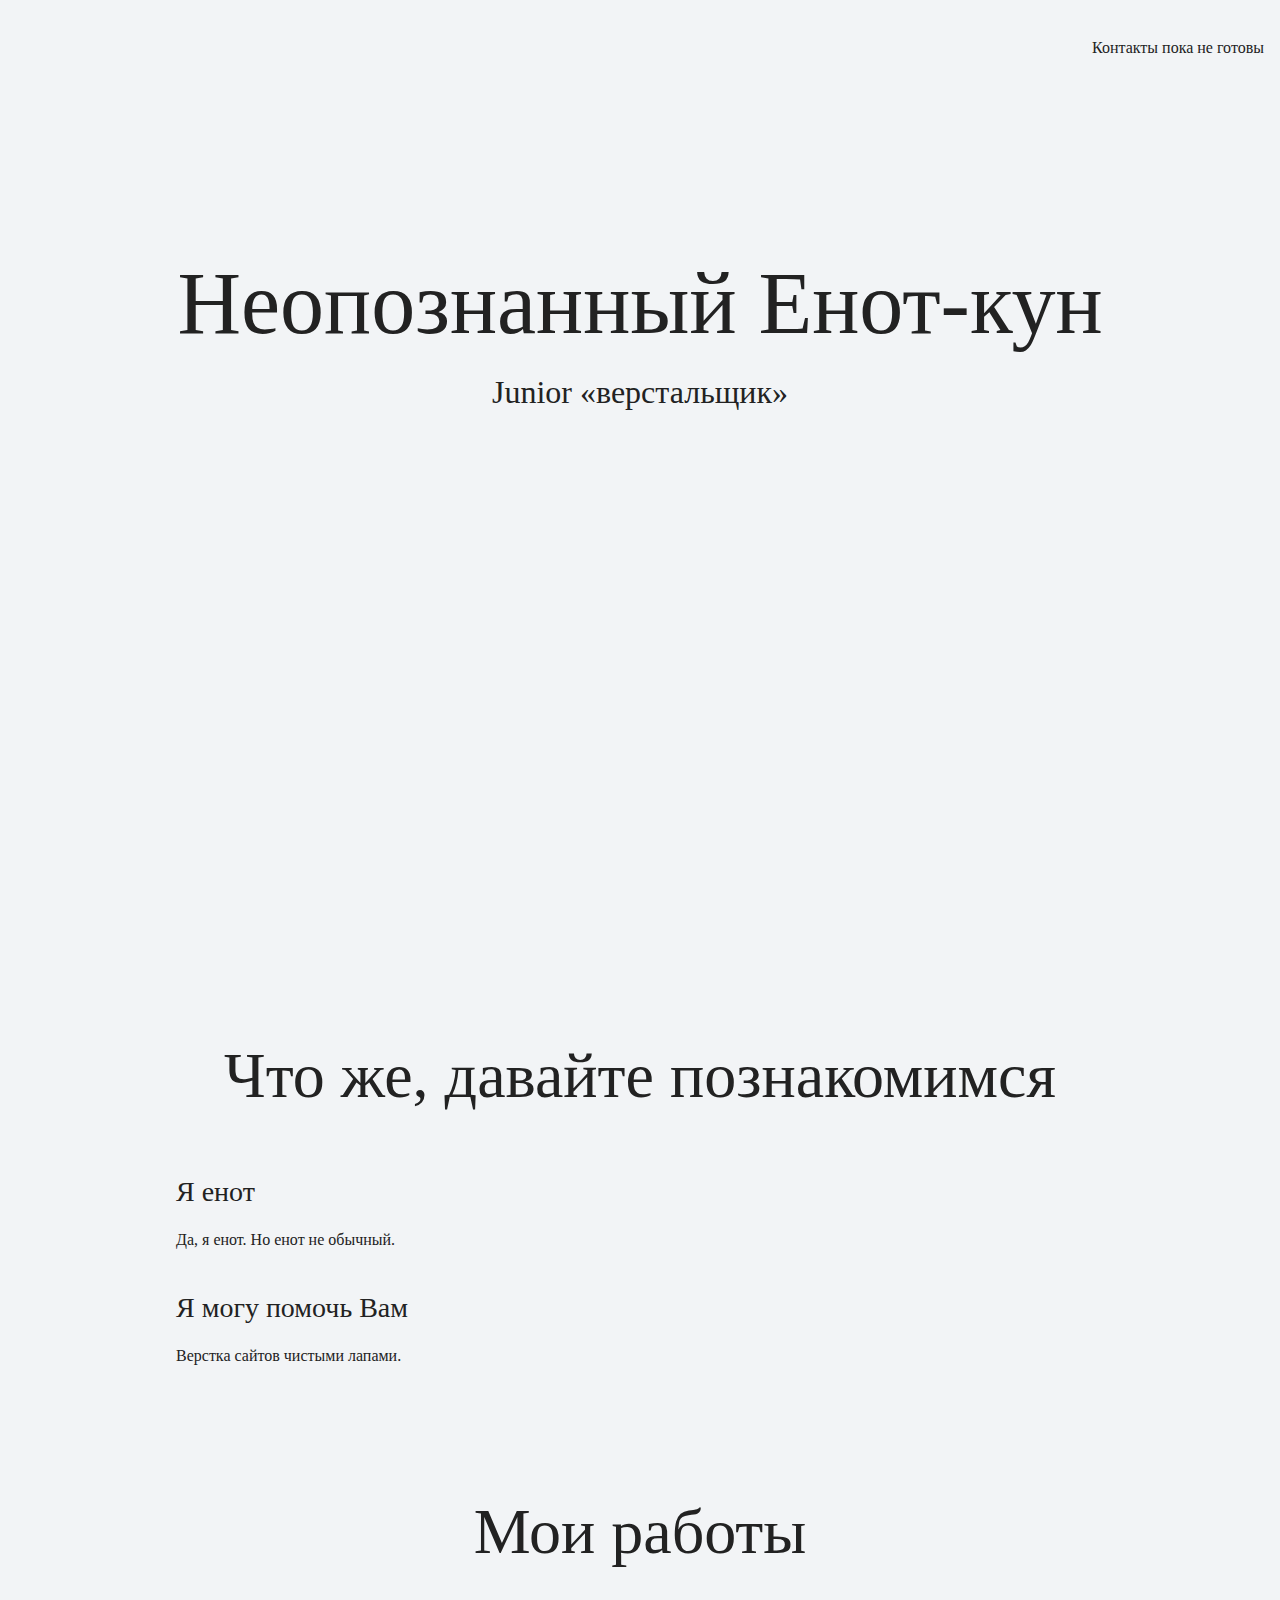
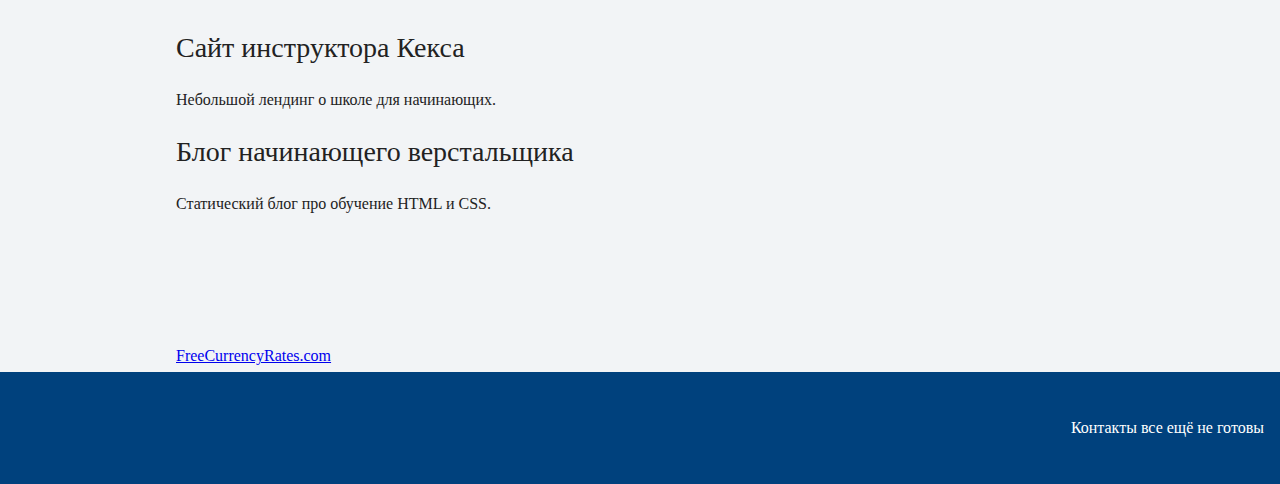
==== index.html @ 55e5d84c "add files via upload" ====
<!DOCTYPE html>
<html lang="ru">
  <head>
    <meta charset="UTF-8">
    <link rel="stylesheet" href="style.css">
    <link href="https://fonts.googleapis.com/css?family=Montserrat:400,500,700|Old+Standard+TT&display=swap&subset=cyrillic" rel="stylesheet">
    <title>Портфолио Junior верстальщика</title>
  </head>

  <body>
    <header class="page-header">
      <div class="container">
      Контакты пока не готовы
    </div>
    </header>
    <section class="hero-image">
      <div class="container">
      <h1 class="heading">Неопознанный Енот-кун</h1>
      <p>Junior <q>верстальщик</q></p>
    </div>
    </section>

    <section class="intro">
      <div class="container">
      <h2 class="subheading">Что же, давайте познакомимся</h2>
      <h3>Я енот</h3>
      <p>Да, я енот. Но енот не обычный.</p>
      <h3>Я могу помочь Вам</h3>
      <p>Верстка сайтов чистыми лапами.</p>
    </div>
    </section>

      <section class="portfolio">
      <div class="container">
      <h2 class="subheading">Мои работы</h2>

      <h3>Сайт инструктора Кекса</h3>
      <p>Небольшой лендинг о школе для начинающих.</p>

      <h3>Блог начинающего верстальщика</h3>
      <p>Статический блог про обучение HTML и CSS.</p>
     </div class="container">
    </section>
    <aside class="currencyconverter">
      <div class="container">
      <!--Currency Converter widget by FreeCurrencyRates.com -->
      <div id='gcw_mainFjs5i1PLu' class='gcw_mainFjs5i1PLu'></div>
      <a id='gcw_siteFjs5i1PLu' href='https://freecurrencyrates.com/ru/'>FreeCurrencyRates.com</a>
      <script>function reloadFjs5i1PLu(){ var sc = document.getElementById('scFjs5i1PLu');if (sc) sc.parentNode.removeChild(sc);sc = document.createElement('script');sc.type = 'text/javascript';sc.charset = 'UTF-8';sc.async = true;sc.id='scFjs5i1PLu';sc.src = 'https://freecurrencyrates.com/ru/widget-vertical-editable?iso=USD-EUR-JPY-RUB&df=1&p=Fjs5i1PLu&v=fits&source=fcr&width=245&width_title=0&firstrowvalue=1&thm=cccccc,F9F9F9,A3A3A3,333333,eeeeee,cccccc,ffffff,222222,000000&title=%D0%9A%D0%BE%D0%BD%D0%B2%D0%B5%D1%80%D1%82%D0%B5%D1%80%20%D0%B2%D0%B0%D0%BB%D1%8E%D1%82&tzo=-180';var div = document.getElementById('gcw_mainFjs5i1PLu');div.parentNode.insertBefore(sc, div);} reloadFjs5i1PLu(); </script>
      <!-- put custom styles here: .gcw_mainFjs5i1PLu{}, .gcw_headerFjs5i1PLu{}, .gcw_ratesFjs5i1PLu{}, .gcw_sourceFjs5i1PLu{} -->
      <!--End of Currency Converter widget by FreeCurrencyRates.com -->
    </div>
    </aside>

    <footer class="page-footer">
      <div class="container">
      Контакты все ещё не готовы
    </div>
    </footer>
  </body>
</html>
---- style.css ----
body {
  margin: 0;
  min-width: 960px;
  font-family: 'Pacifico', cursive;

  font-size: 16px;
  line-height: 32px;
  color: #222222;
  background-color: #f2f4f6;
  background-image: url("img/hero-bg.jpg");
  background-repeat: no-repeat;
  background-position: top center;
}

.container {
  max-width: 928px;
  margin: 0 auto;
  padding: 0 16px;
}

.page-header {
  margin: 0 0 160px;
  padding: 32px 0 32px;
}

.page-header .container,
.page-footer .container {
  max-width: 1408px;
  text-align: right;
}

.page-header a {
  margin-left: 56px;
  color: #288be6;
  text-decoration: none;
  background-repeat: no-repeat;
  background-position: left;
}

.header-email {
  padding-left: 30px;
  background-image: url("img/icon-email-header.svg");
}

.header-phone {
  padding-left: 25px;
  background-image: url("img/icon-phone-header.svg");
}

.hero-image {
  margin-bottom: 620px;
}

.hero-image .container {
  max-width: 1408px;
  text-align: center;
}

.heading {
  margin: 0 0 16px;
  font-family: "Old Standard TT", "Times", "Times New Roman", serif;
  font-size: 88px;
  line-height: 96px;
  font-weight: 400;
}

.hero-image p {
  margin: 0;
  font-size: 32px;
  line-height: 48px;
}

.intro {
  margin: 0 0 120px;
}

.subheading {
  margin: 0 0 56px;
  font-family: "Old Standard TT", "Times", "Times New Roman", serif;
  font-size: 64px;
  line-height: 80px;
  font-weight: 400;
  text-align: center;
}

.user-image {
  margin: 0 0 32px;
  text-align: center;
}

.intro h3,
.portfolio h3 {
  margin: 0 0 12px;
  font-size: 28px;
  line-height: 40px;
  font-weight: 500;
}

.intro p {
  margin: 0 0 32px;
}

.skills-list {
  margin: 0;
  padding: 0;
}

.skills-list dt {
  padding-left: 32px;
  background-repeat: no-repeat;
  background-position: left;
}

.skill-html {
  background-image: url("img/icon-html.svg");
}

.skill-css {
  background-image: url("img/icon-css.svg");
}

.level {
  margin: 4px 0 16px;
  padding: 0;
  height: 14px;
  font-size: 0;
  background-color: #ffffff;
  border: 1px solid #86c3fa;
  border-radius: 8px;
}

.level div {
  margin: 1px;
  height: 12px;
  background-color: #288be6;
  border-radius: 6px;
}

.portfolio {
  margin: 0 0 120px;
}

.projects {
  margin: 0;
  padding: 0;
  list-style: none;
}

.projects li {
  margin: 0 0 80px;
}

.project-image {
  margin: 0 0 24px;
  text-align: center;
}

.projects p {
  margin: 0 0 24px;
}

.button {
  padding: 6px 20px;
  display: inline-block;
  vertical-align: baseline;
  text-decoration: none;
  text-transform: uppercase;
  border-radius: 4px;
  background-color: #288be6;
  color: #ffffff;
}

.page-footer {
  padding: 40px 0;
  background-color: #00417d;
  color: #ffffff;
}

.page-footer a {
  margin-left: 56px;
  color: inherit;
  text-decoration: none;
  background-repeat: no-repeat;
  background-position: left;
}

.footer-email {
  padding-left: 30px;
  background-image: url("img/icon-email-footer.svg");
}

.footer-phone {
  padding-left: 25px;
  background-image: url("img/icon-phone-footer.svg");
}
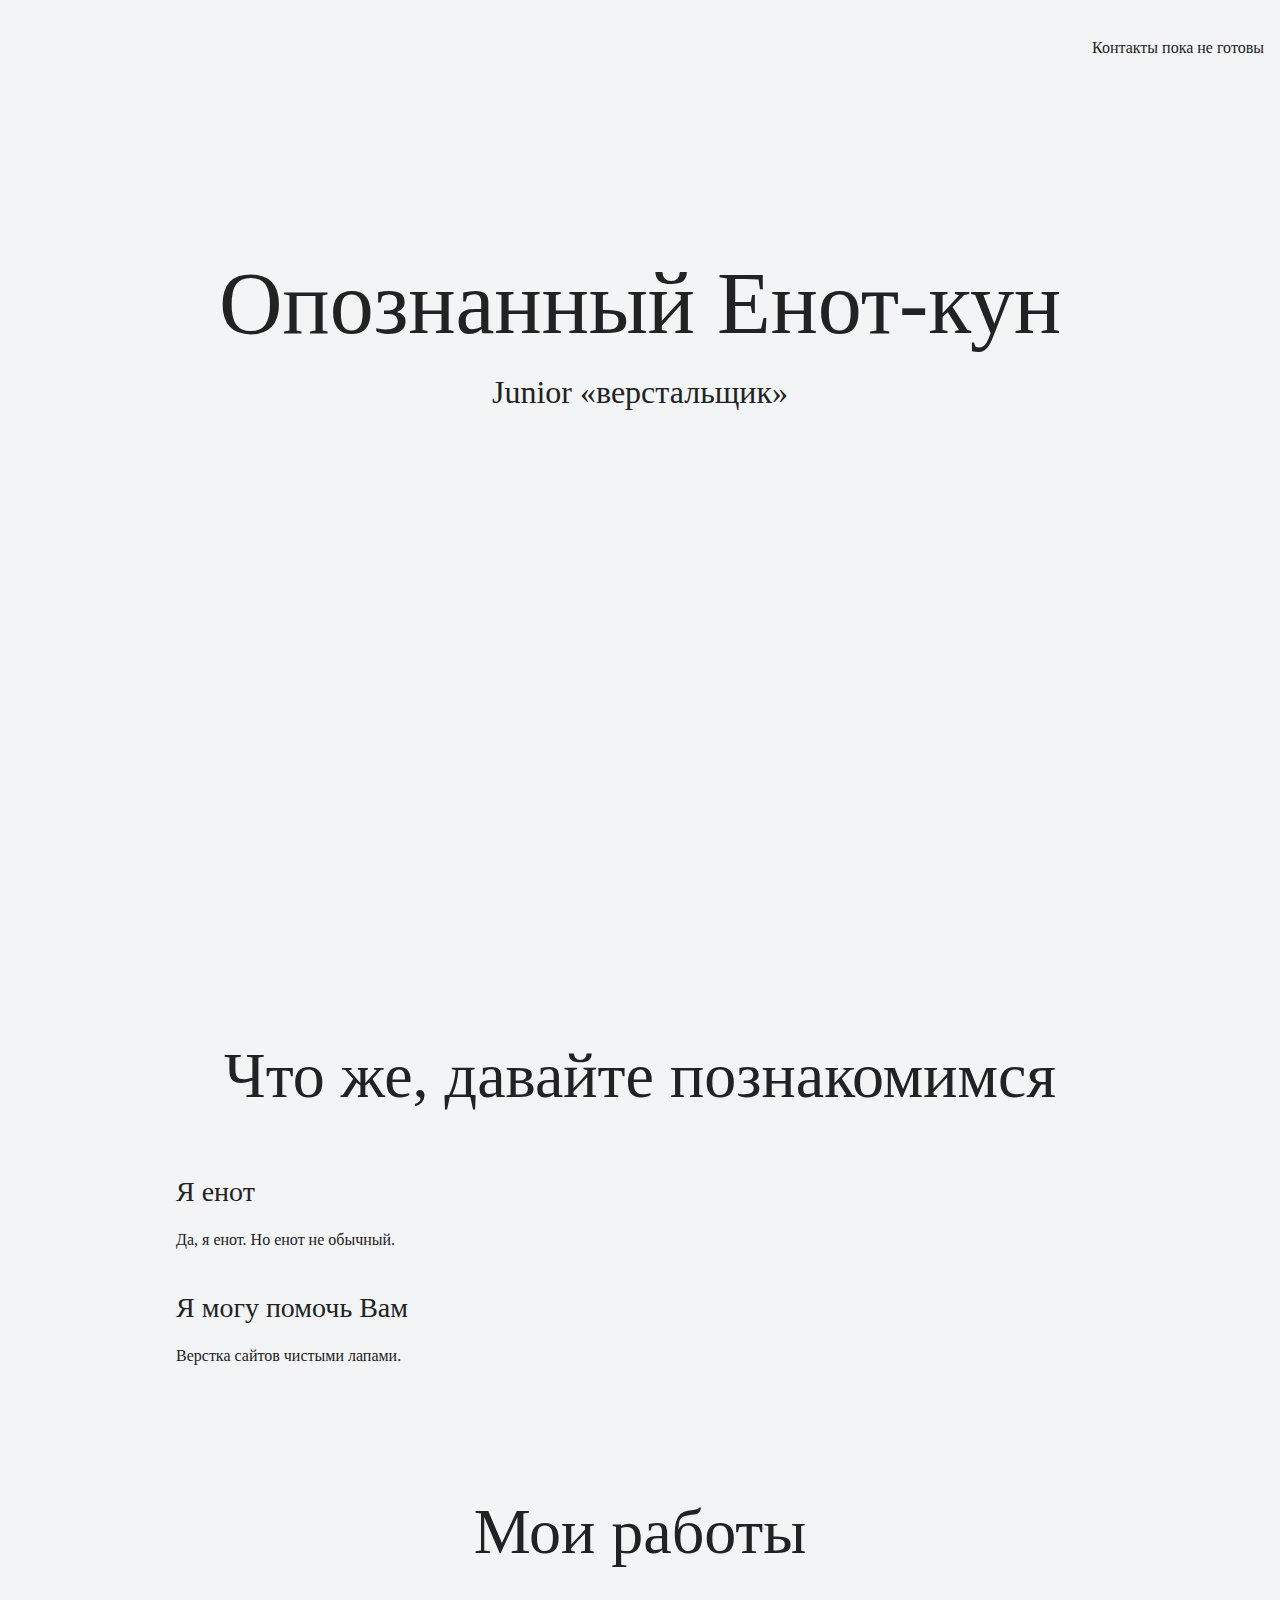
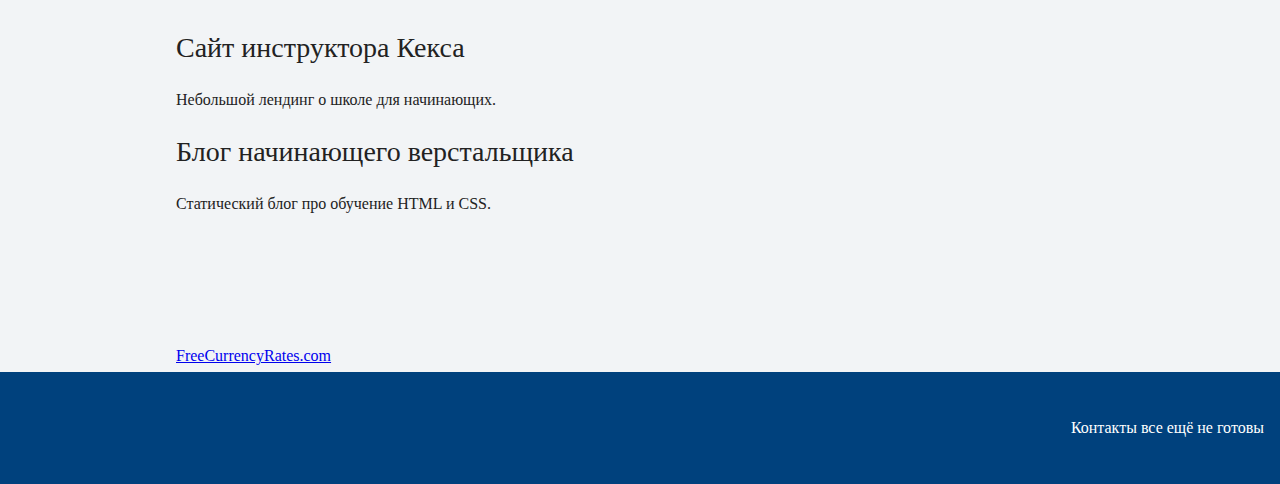
==== commit 53bf6784: "change text on main page" ====
--- a/index.html
+++ b/index.html
@@ -15,7 +15,7 @@
     </header>
     <section class="hero-image">
       <div class="container">
-      <h1 class="heading">Неопознанный Енот-кун</h1>
+      <h1 class="heading">Опознанный Енот-кун</h1>
       <p>Junior <q>верстальщик</q></p>
     </div>
     </section>
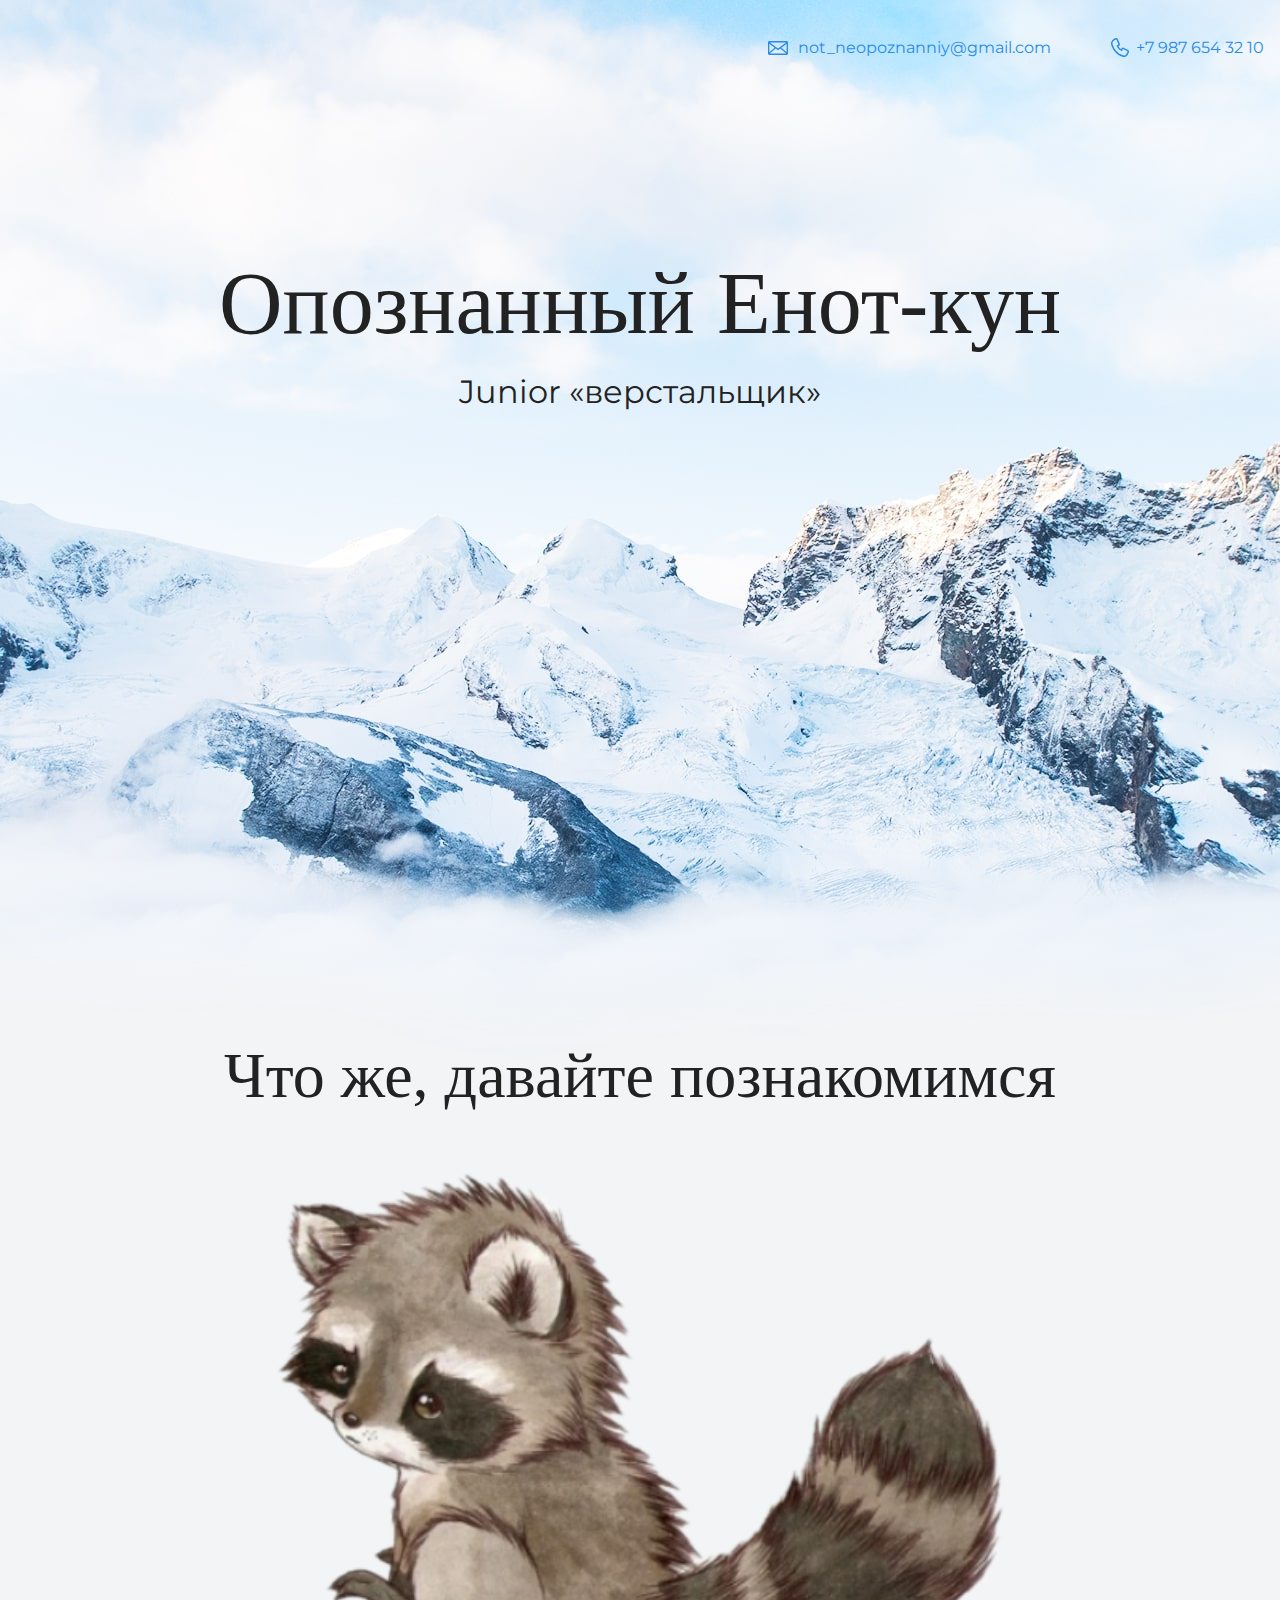
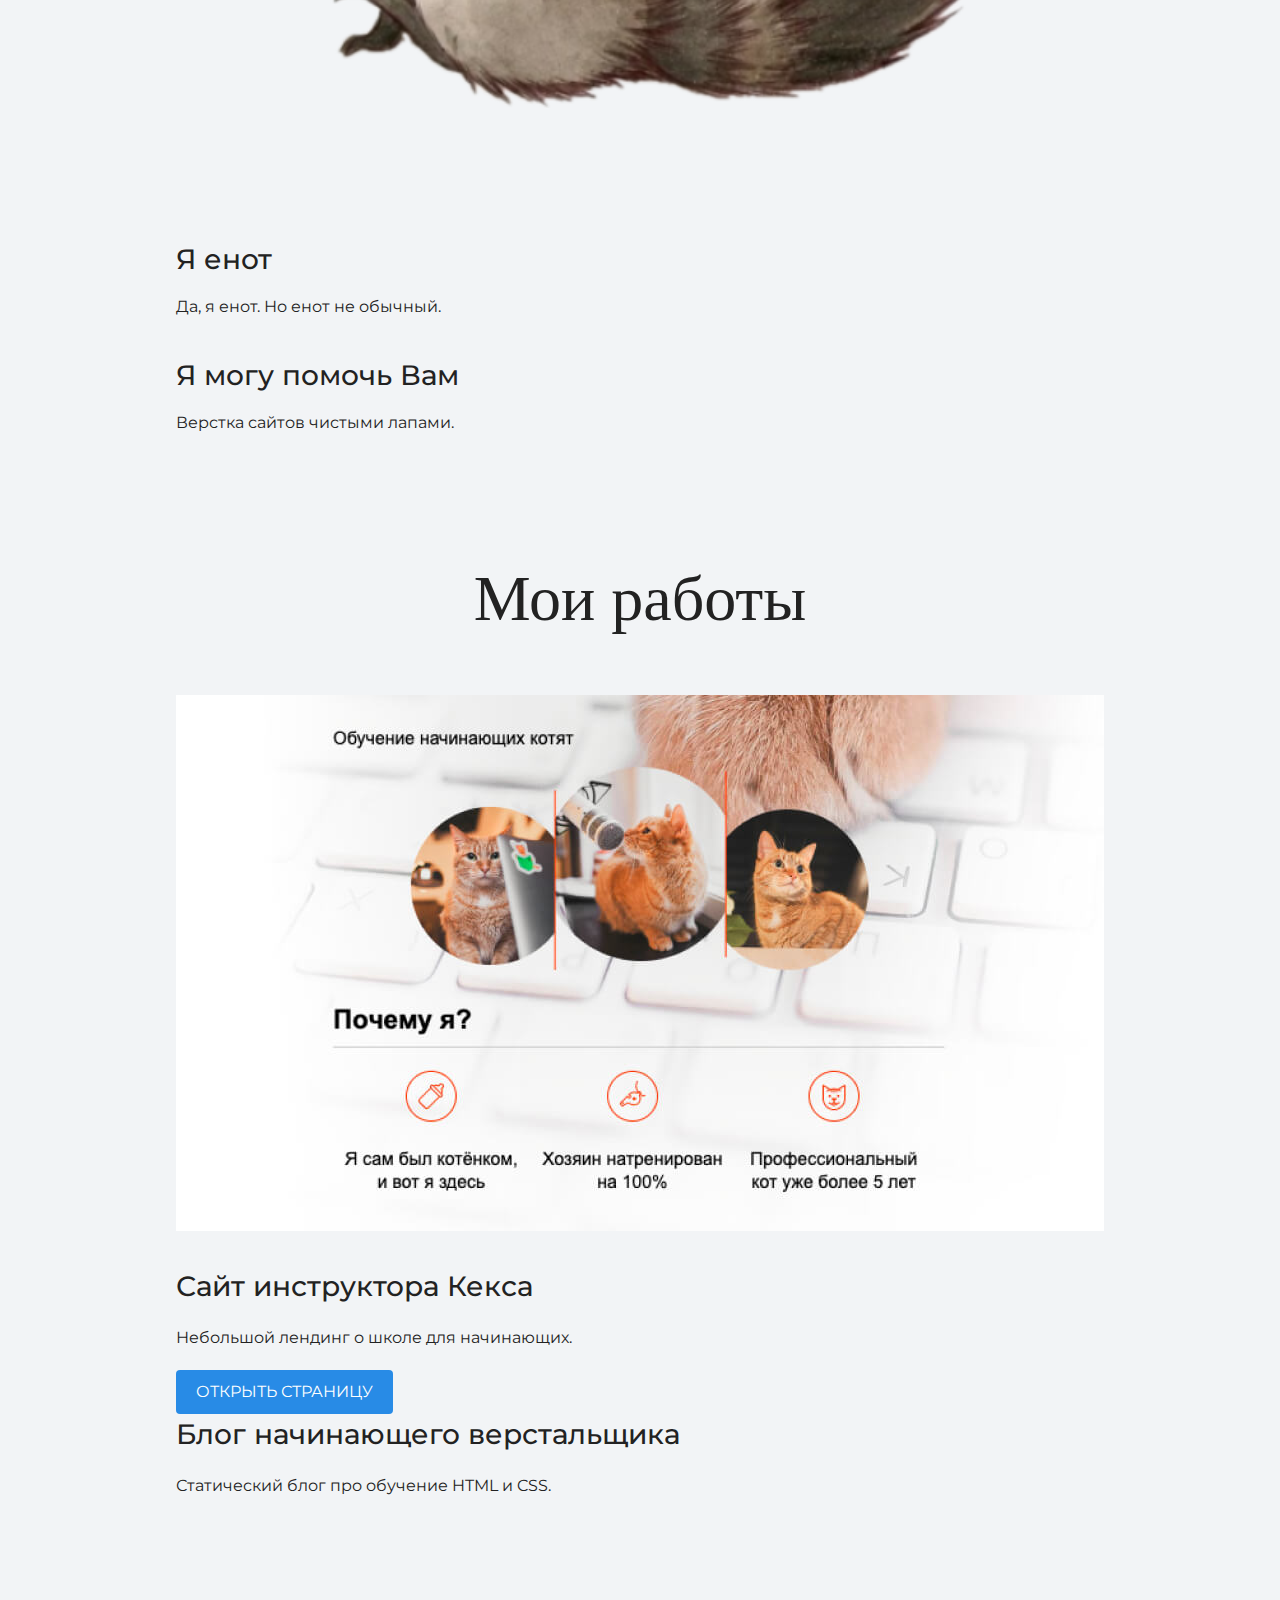
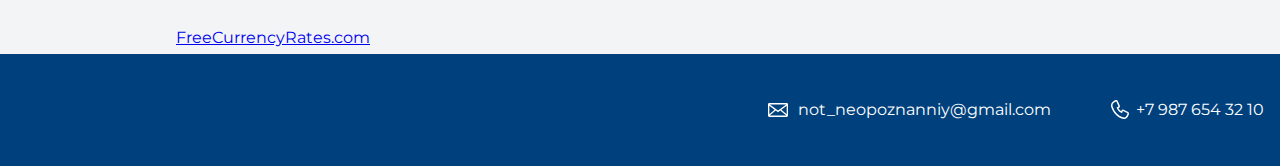
==== commit b72be1fb: "Add background image+add user image+add contacts" ====
--- a/index.html
+++ b/index.html
@@ -10,7 +10,8 @@
   <body>
     <header class="page-header">
       <div class="container">
-      Контакты пока не готовы
+      <a href="mailto:enot_neopoznanniy@gmail.com" class="header-email">not_neopoznanniy@gmail.com</a>
+       <a href="tel:+79876543210" class="header-phone">+7 987 654 32 10 </a>
     </div>
     </header>
     <section class="hero-image">
@@ -23,6 +24,11 @@
     <section class="intro">
       <div class="container">
       <h2 class="subheading">Что же, давайте познакомимся</h2>
+      <div class="intro">
+<figure class="user-image">
+ <img src="files/user2-2.png" width="728" height="536" alt="Фотография Опознанного Енота">
+</figure>
+      </div>
       <h3>Я енот</h3>
       <p>Да, я енот. Но енот не обычный.</p>
       <h3>Я могу помочь Вам</h3>
@@ -34,9 +40,12 @@
       <div class="container">
       <h2 class="subheading">Мои работы</h2>
 
+      <figure class="project-image">
+        <img src="files/project.jpg" width="928" height="536" alt="Cайт инструктора Кекса">
+      </figure>
       <h3>Сайт инструктора Кекса</h3>
       <p>Небольшой лендинг о школе для начинающих.</p>
-
+            <a class="button" href="source/project/index.html">Открыть страницу</a>
       <h3>Блог начинающего верстальщика</h3>
       <p>Статический блог про обучение HTML и CSS.</p>
      </div class="container">
@@ -54,7 +63,8 @@
 
     <footer class="page-footer">
       <div class="container">
-      Контакты все ещё не готовы
+        <a href="mailto:enot_neopoznanniy@gmail.com" class="footer-email">not_neopoznanniy@gmail.com</a>
+         <a href="tel:+79876543210" class="footer-phone">+7 987 654 32 10 </a>
     </div>
     </footer>
   </body>
--- a/style.css
+++ b/style.css
@@ -1,8 +1,7 @@
 body {
   margin: 0;
   min-width: 960px;
-  font-family: 'Pacifico', cursive;
-
+  font-family: "Montserrat", "Helvetica", "Arial", sans-serif;
   font-size: 16px;
   line-height: 32px;
   color: #222222;
@@ -84,7 +83,7 @@
 }
 
 .user-image {
-  margin: 0 0 32px;
+  margin: 0 0 22px;
   text-align: center;
 }
 
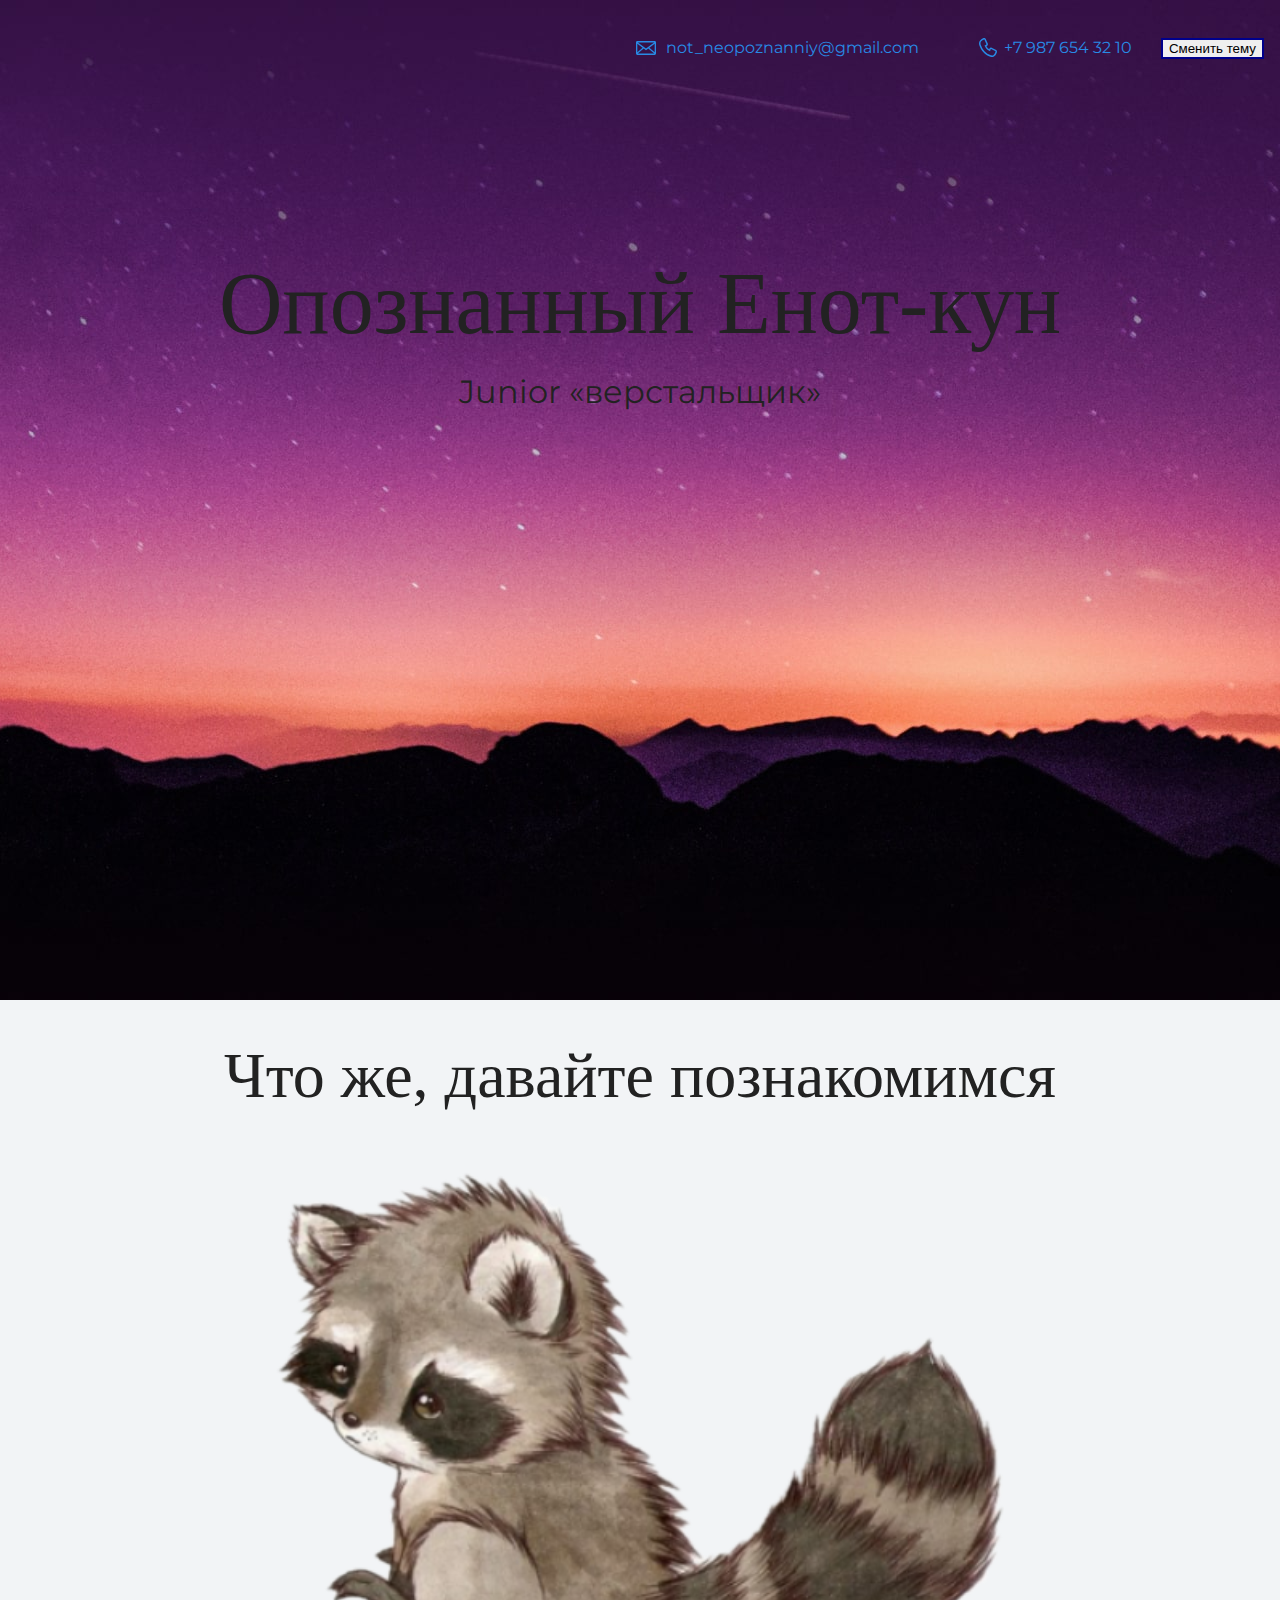
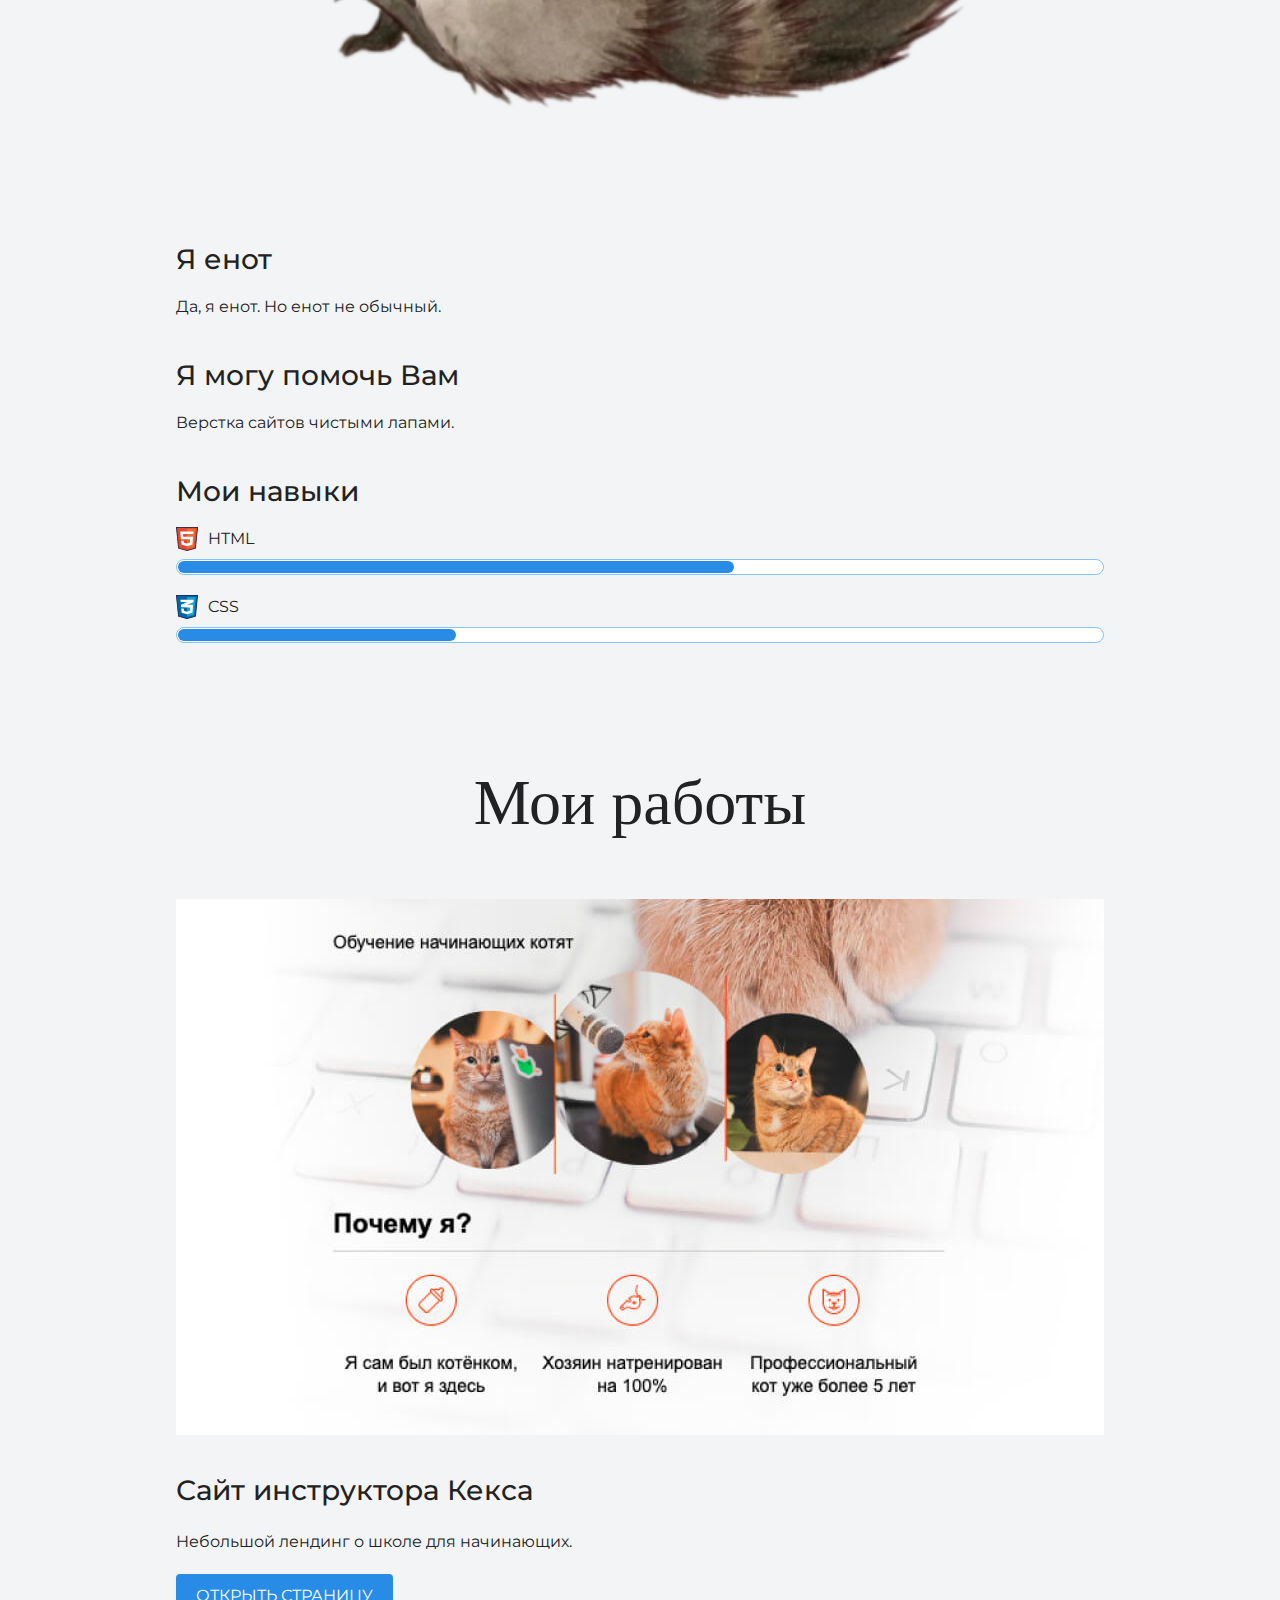
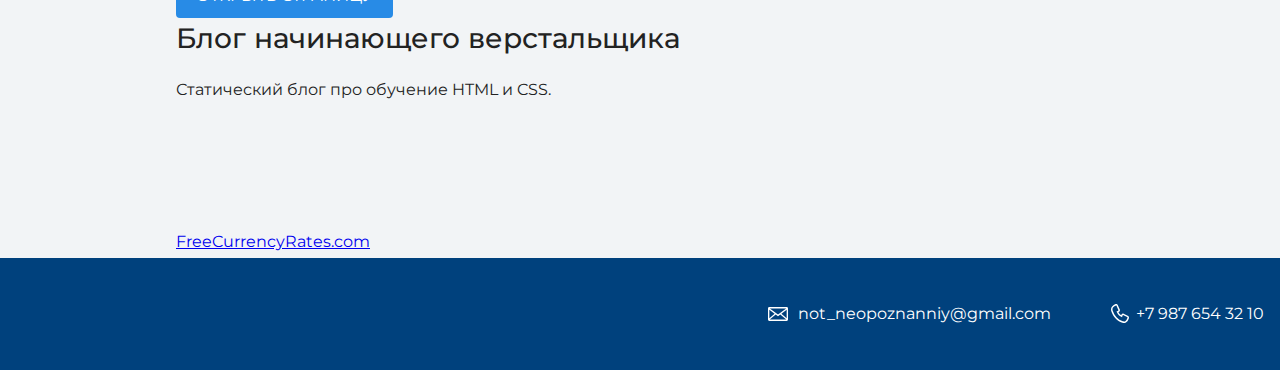
==== commit beac32bd: "Add JS for a button to change a theme!!!" ====
--- a/index.html
+++ b/index.html
@@ -2,16 +2,19 @@
 <html lang="ru">
   <head>
     <meta charset="UTF-8">
+    <meta name="viewport" content="width=device-width, initial-scale=1">
     <link rel="stylesheet" href="style.css">
     <link href="https://fonts.googleapis.com/css?family=Montserrat:400,500,700|Old+Standard+TT&display=swap&subset=cyrillic" rel="stylesheet">
+    <link rel="icon" href="Three-colors.png">
     <title>Портфолио Junior верстальщика</title>
   </head>
 
-  <body>
+  <body class="body light_theme dark_theme">
     <header class="page-header">
       <div class="container">
       <a href="mailto:enot_neopoznanniy@gmail.com" class="header-email">not_neopoznanniy@gmail.com</a>
        <a href="tel:+79876543210" class="header-phone">+7 987 654 32 10 </a>
+       <button class="button_change_theme">Сменить тему</button>
     </div>
     </header>
     <section class="hero-image">
@@ -33,6 +36,17 @@
       <p>Да, я енот. Но енот не обычный.</p>
       <h3>Я могу помочь Вам</h3>
       <p>Верстка сайтов чистыми лапами.</p>
+
+      <div class="skills">
+        <h3>Мои навыки</h3>
+        <dl class="skills-list">
+          <dt class="skill-html">HTML</dt>
+          <dd class="level"> <div style="width: 60%;">60%</div> </dd>
+          <dt class="skill-css">CSS</dt>
+          <dd class="level"> <div style="width: 30%;">30% </div> </dd>
+        </dl>
+      </div>
+
     </div>
     </section>
 
@@ -67,5 +81,6 @@
          <a href="tel:+79876543210" class="footer-phone">+7 987 654 32 10 </a>
     </div>
     </footer>
+    <script src="Js.js"></script>
   </body>
 </html>
--- a/style.css
+++ b/style.css
@@ -1,4 +1,18 @@
-body {
+
+.dark_theme {
+  margin: 0;
+  min-width: 960px;
+  font-family: "Montserrat", "Helvetica", "Arial", sans-serif;
+  font-size: 16px;
+  line-height: 32px;
+  color: #f2f2f2;
+  background-color: #080208;
+  background-image: url("img/hero-bg-dark.jpg");
+  background-repeat: no-repeat;
+  background-position: top center;
+}
+
+.light_theme {
   margin: 0;
   min-width: 960px;
   font-family: "Montserrat", "Helvetica", "Arial", sans-serif;
@@ -46,6 +60,11 @@
   background-image: url("img/icon-phone-header.svg");
 }
 
+.button_change_theme {
+margin-left: 25px;
+border: 2px solid darkblue;
+  }
+
 .hero-image {
   margin-bottom: 620px;
 }
@@ -83,7 +102,7 @@
 }
 
 .user-image {
-  margin: 0 0 22px;
+  margin: 0 0 32px;
   text-align: center;
 }
 
@@ -172,12 +191,11 @@
 .page-footer {
   padding: 40px 0;
   background-color: #00417d;
-  color: #ffffff;
 }
 
 .page-footer a {
   margin-left: 56px;
-  color: inherit;
+  color: #ffffff;
   text-decoration: none;
   background-repeat: no-repeat;
   background-position: left;
@@ -191,4 +209,4 @@
 .footer-phone {
   padding-left: 25px;
   background-image: url("img/icon-phone-footer.svg");
-}
+}
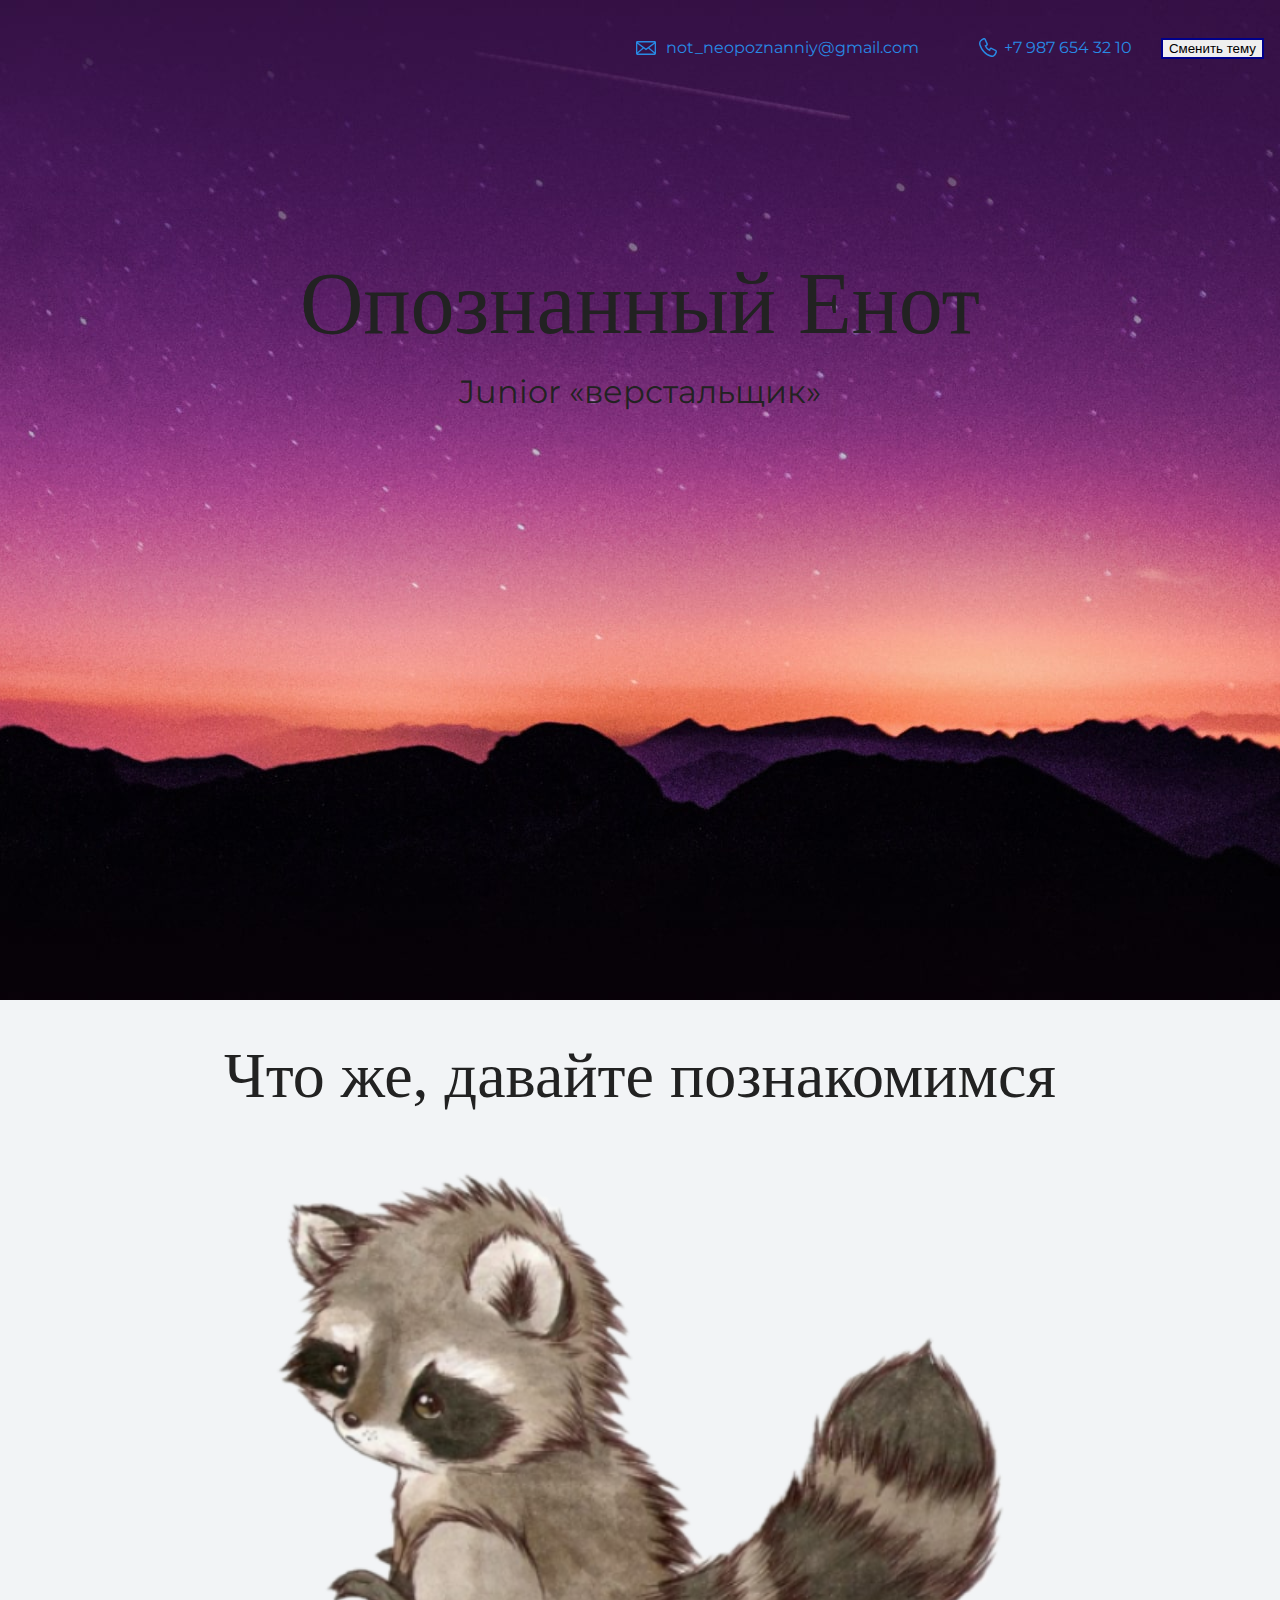
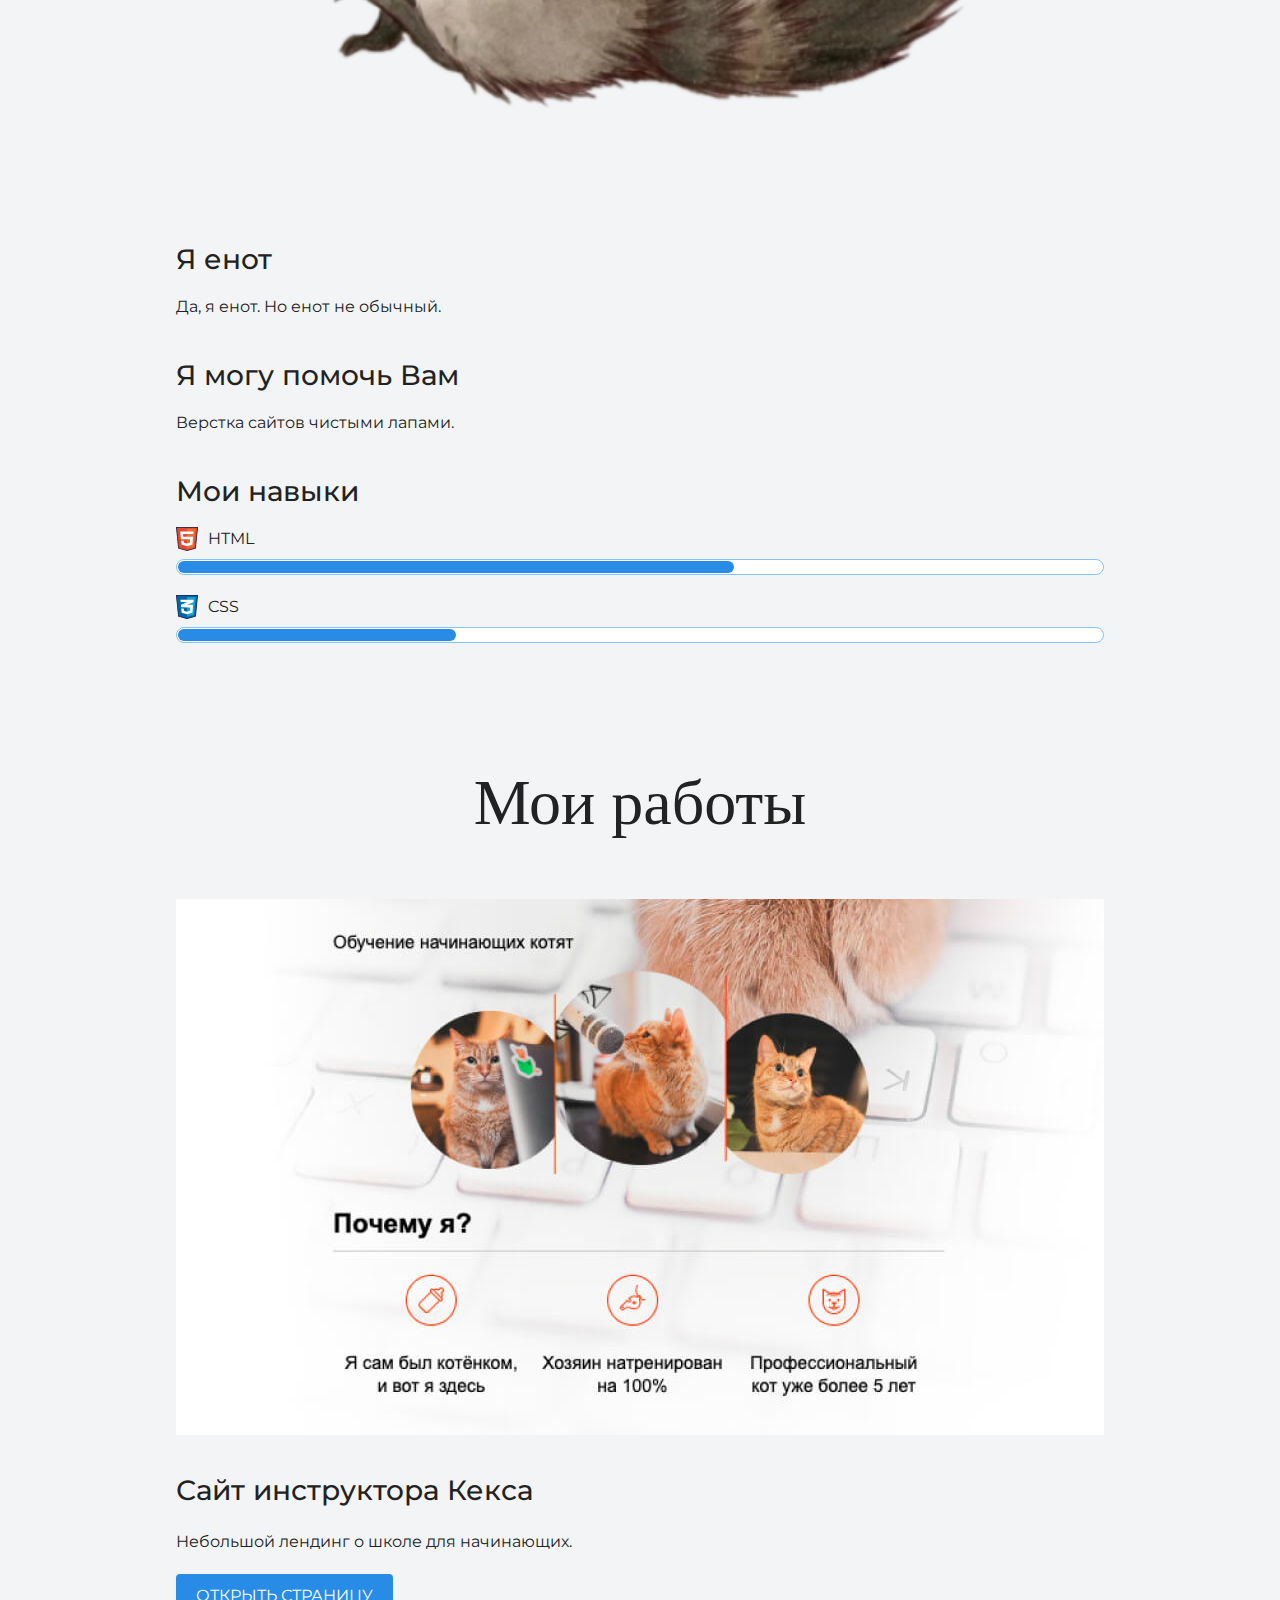
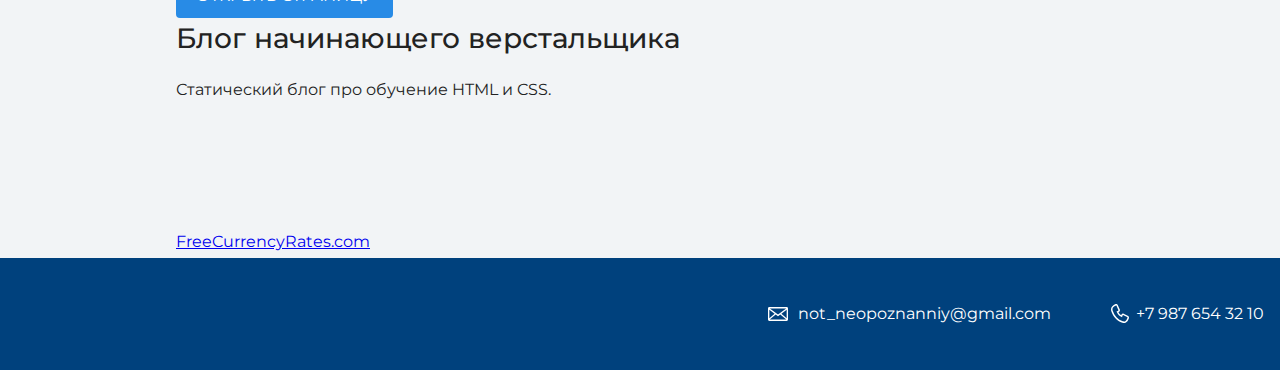
==== commit c248a0b7: "Update index.html" ====
--- a/index.html
+++ b/index.html
@@ -5,7 +5,7 @@
     <meta name="viewport" content="width=device-width, initial-scale=1">
     <link rel="stylesheet" href="style.css">
     <link href="https://fonts.googleapis.com/css?family=Montserrat:400,500,700|Old+Standard+TT&display=swap&subset=cyrillic" rel="stylesheet">
-    <link rel="icon" href="Three-colors.png">
+    <link rel="icon" href="https://i.postimg.cc/XJ6TYhRM/Three-colors.png">
     <title>Портфолио Junior верстальщика</title>
   </head>
 
@@ -19,7 +19,7 @@
     </header>
     <section class="hero-image">
       <div class="container">
-      <h1 class="heading">Опознанный Енот-кун</h1>
+      <h1 class="heading">Опознанный Енот</h1>
       <p>Junior <q>верстальщик</q></p>
     </div>
     </section>
